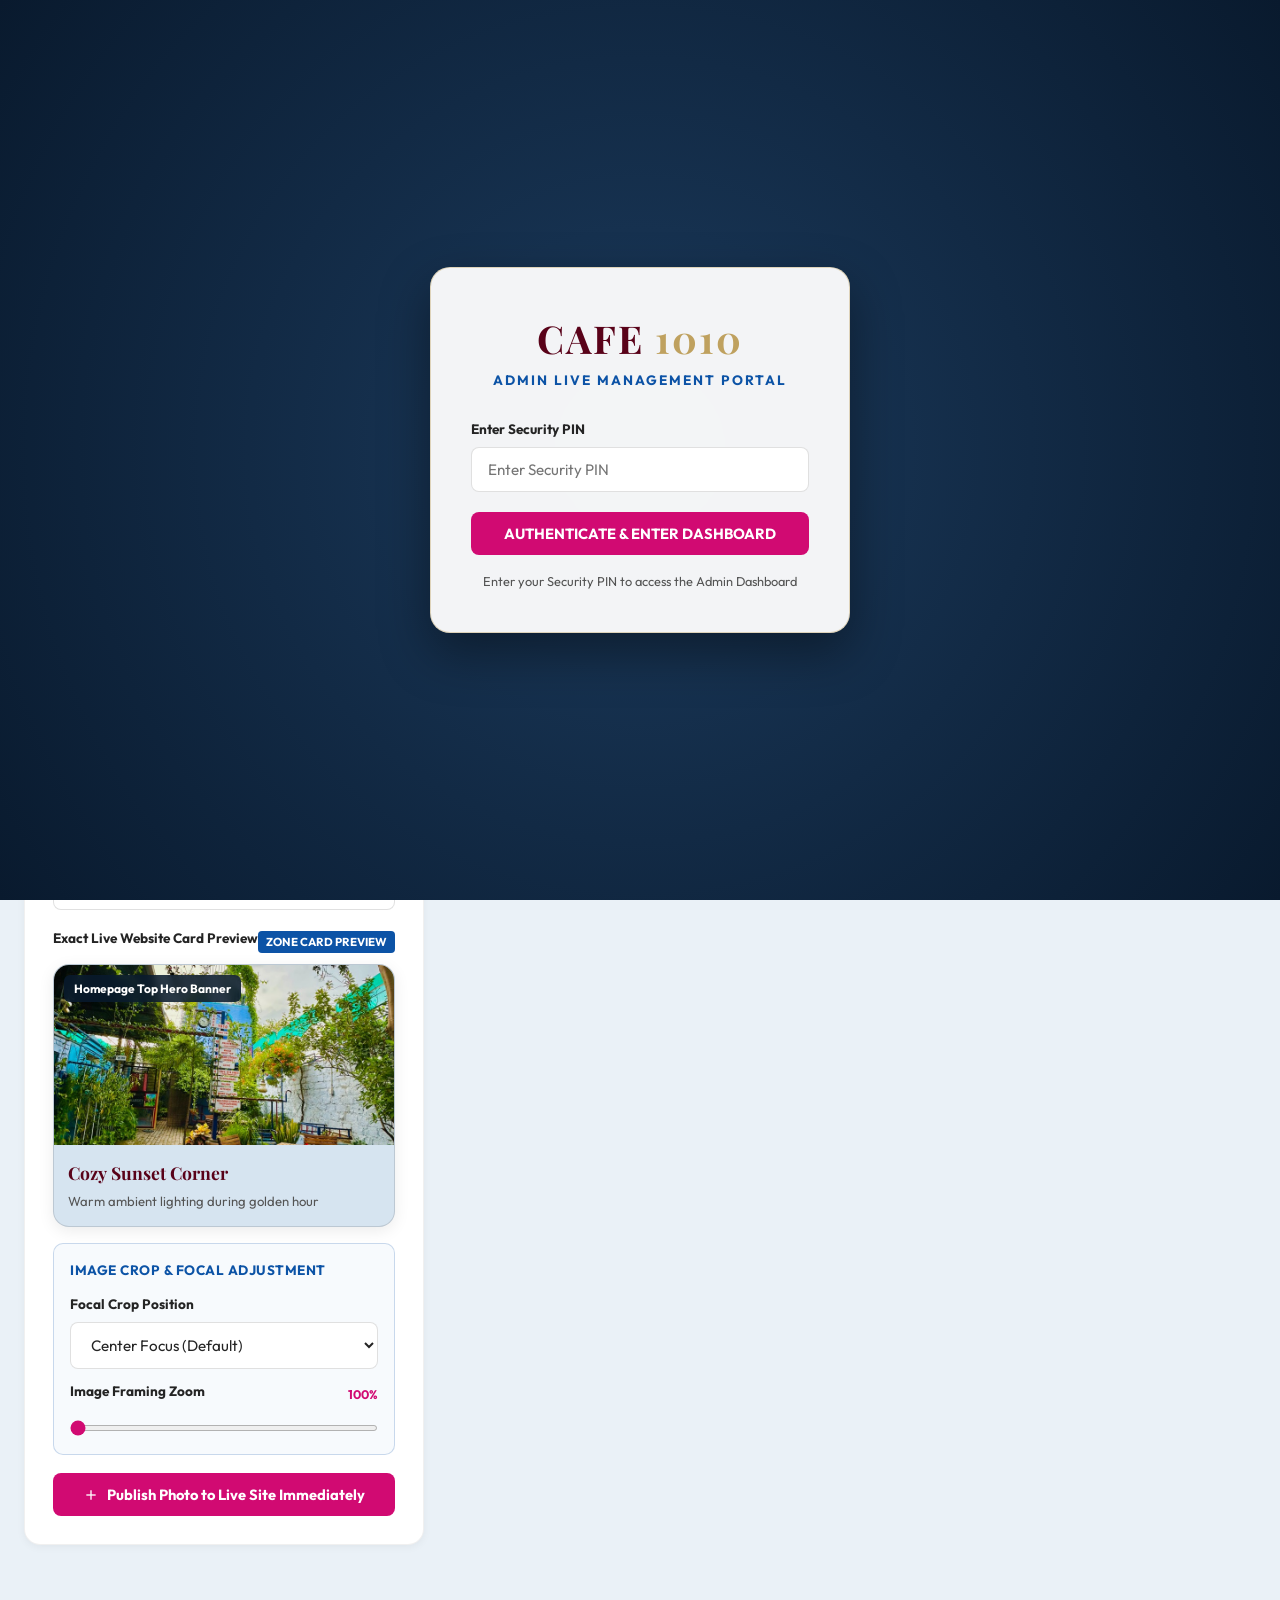
==== admin.html @ 54b36044 "Cafe_1010_website_overhaul" ====
<!DOCTYPE html>
<html lang="en">
<head>
  <meta charset="UTF-8">
  <meta name="viewport" content="width=device-width, initial-scale=1.0">
  <title>Cafe 1010 | Live Admin Dashboard</title>
  <meta name="robots" content="noindex, nofollow">
  <!-- Google Fonts -->
  <link rel="preconnect" href="https://fonts.googleapis.com">
  <link rel="preconnect" href="https://fonts.gstatic.com" crossorigin>
  <link href="https://fonts.googleapis.com/css2?family=Outfit:wght@300;400;500;600;700;800&family=Playfair+Display:ital,wght@0,600;0,700;1,400&display=swap" rel="stylesheet">
  <link rel="stylesheet" href="admin.css">
</head>
<body>

  <!-- LOGIN SECURITY OVERLAY -->
  <div class="login-overlay" id="login-overlay">
    <div class="login-card">
      <div class="login-brand">
        <h1>CAFE <span class="gold-num">1010</span></h1>
        <p class="login-subtitle">Admin Live Management Portal</p>
      </div>
      
      <form id="login-form">
        <div class="form-group">
          <label for="admin-pin">Enter Security PIN</label>
          <input type="password" id="admin-pin" class="form-control" placeholder="Enter Security PIN" maxlength="12" autocomplete="current-password" required>
        </div>
        <button type="submit" class="btn btn-magenta w-100">AUTHENTICATE & ENTER DASHBOARD</button>
        <p class="login-hint">Enter your Security PIN to access the Admin Dashboard</p>
      </form>
    </div>
  </div>

  <!-- MAIN DASHBOARD CONTENT -->
  <div class="dashboard-wrapper" id="dashboard-wrapper">
    
    <!-- TOP NAVBAR -->
    <header class="dash-header">
      <div class="dash-container header-inner">
        <div class="dash-brand">
          <a href="index.html" class="dash-logo-link">
            <span class="dash-logo-title">CAFE <span class="gold">1010</span></span>
            <span class="dash-badge">ADMIN DASHBOARD</span>
          </a>
        </div>
        
        <div class="dash-header-actions">
          <div class="live-status-pill">
            <span class="pulse-dot"></span>
            <span>Live Sync Connected</span>
          </div>
          <button class="btn btn-outline-light btn-sm" id="btn-change-pin">
            <svg viewBox="0 0 24 24" width="14" height="14" fill="none" stroke="currentColor" stroke-width="2"><path d="M21 2l-2 2m-2-2l2 2m7 0a9 9 0 1 1-18 0 9 9 0 0 1 18 0z"></path></svg>
            Change PIN
          </button>
          <a href="index.html" target="_blank" class="btn btn-outline-light btn-sm">
            <svg viewBox="0 0 24 24" width="14" height="14" fill="none" stroke="currentColor" stroke-width="2"><path d="M18 13v6a2 2 0 0 1-2 2H5a2 2 0 0 1-2-2V8a2 2 0 0 1 2-2h6"></path><polyline points="15 3 21 3 21 9"></polyline><line x1="10" y1="14" x2="21" y2="3"></line></svg>
            View Live Site
          </a>
          <button class="btn btn-logout btn-sm" id="btn-logout">Logout</button>
        </div>
      </div>
    </header>

    <!-- MAIN BODY CONTAINER -->
    <main class="dash-container dash-main">
      
      <!-- STATS OVERVIEW -->
      <section class="stats-grid">
        <div class="stat-card">
          <div class="stat-icon icon-blue">
            <svg viewBox="0 0 24 24" width="24" height="24" fill="none" stroke="currentColor" stroke-width="2"><rect x="3" y="3" width="18" height="18" rx="2" ry="2"></rect><circle cx="8.5" cy="8.5" r="1.5"></circle><polyline points="21 15 16 10 5 21"></polyline></svg>
          </div>
          <div class="stat-info">
            <span class="stat-value" id="stat-total-photos">0</span>
            <span class="stat-label">Total Managed Photos</span>
          </div>
        </div>

        <div class="stat-card">
          <div class="stat-icon icon-magenta">
            <svg viewBox="0 0 24 24" width="24" height="24" fill="none" stroke="currentColor" stroke-width="2"><rect x="2" y="2" width="20" height="20" rx="5" ry="5"></rect><path d="M16 11.37A4 4 0 1 1 12.63 8 4 4 0 0 1 16 11.37z"></path></svg>
          </div>
          <div class="stat-info">
            <span class="stat-value" id="stat-gallery-photos">0</span>
            <span class="stat-label">Main Gallery Slider Photos</span>
          </div>
        </div>

        <div class="stat-card">
          <div class="stat-icon icon-gold">
            <svg viewBox="0 0 24 24" width="24" height="24" fill="none" stroke="currentColor" stroke-width="2"><polygon points="12 2 15.09 8.26 22 9.27 17 14.14 18.18 21.02 12 17.77 5.82 21.02 7 14.14 2 9.27 8.91 8.26 12 2"></polygon></svg>
          </div>
          <div class="stat-info">
            <span class="stat-value" id="stat-zone-photos">0</span>
            <span class="stat-label">Zone Lightbox Photos</span>
          </div>
        </div>
      </section>

      <!-- TWO COLUMN WORKSPACE -->
      <div class="workspace-grid">
        
        <!-- COLUMN 1: UPLOAD NEW PHOTO FORM -->
        <div class="upload-column">
          <div class="panel-card">
            <div class="panel-header">
              <h2>Add New Photo</h2>
              <p>Upload a picture to instantly display it on your live website.</p>
            </div>
            
            <form id="upload-photo-form">
              <!-- Upload Mode Switcher -->
              <div class="form-group">
                <label>Photo Source Type</label>
                <div class="segmented-control">
                  <button type="button" class="segment-btn active" id="seg-file">Upload Image File</button>
                  <button type="button" class="segment-btn" id="seg-url">Image URL</button>
                </div>
              </div>

              <!-- File Input Field -->
              <div class="form-group" id="group-file-input">
                <label for="photo-file">Select Image File from Computer</label>
                <div class="file-drop-zone" id="drop-zone">
                  <svg viewBox="0 0 24 24" width="36" height="36" fill="none" stroke="currentColor" stroke-width="1.8"><path d="M21 15v4a2 2 0 0 1-2 2H5a2 2 0 0 1-2-2v-4"></path><polyline points="17 8 12 3 7 8"></polyline><line x1="12" y1="3" x2="12" y2="15"></line></svg>
                  <p class="drop-title">Click or Drag & Drop Photo Here</p>
                  <p class="drop-sub">JPG, PNG, WEBP formats supported</p>
                  <input type="file" id="photo-file" accept="image/*" class="file-hidden-input">
                </div>
                <div class="file-selected-name" id="file-selected-name"></div>
              </div>

              <!-- URL Input Field (Hidden by default) -->
              <div class="form-group d-none" id="group-url-input">
                <label for="photo-url">Paste Image URL Link</label>
                <input type="url" id="photo-url" class="form-control" placeholder="https://images.unsplash.com/... or image link">
              </div>

              <!-- Target Zone Placement -->
              <div class="form-group">
                <label for="photo-placement">Display Location / Zone</label>
                <select id="photo-placement" class="form-control" required>
                  <option value="hero">Homepage Top Hero Banner</option>
                  <option value="gallery">Homepage Main Gallery Slider</option>
                  <option value="rooftop">Maadi Roof Top</option>
                  <option value="dorms">Bandi Street (Dorms)</option>
                  <option value="restaurant">Main Restaurant</option>
                  <option value="gazebo">Gajibo (Gazebo)</option>
                  <option value="work">Work From Cafe</option>
                  <option value="troposphere">Kalpana Chawla Troposphere</option>
                </select>
              </div>

              <!-- Title / Caption -->
              <div class="form-group">
                <label for="photo-title">Photo Title / Caption</label>
                <input type="text" id="photo-title" class="form-control" placeholder="E.g. Cozy Sunset Corner" required>
              </div>

              <!-- Description / Subtitle -->
              <div class="form-group">
                <label for="photo-desc">Short Description (Optional)</label>
                <input type="text" id="photo-desc" class="form-control" placeholder="E.g. Warm ambient lighting during golden hour">
              </div>

              <!-- Live Card Preview & Crop Controller -->
              <div class="form-group d-none" id="preview-box">
                <div class="crop-header-wrap">
                  <label>Exact Live Website Card Preview</label>
                  <span class="preview-tag" id="preview-mode-tag">Zone Card Preview</span>
                </div>
                
                <!-- Realistic Site Card Container Mockup -->
                <div class="site-card-mockup" id="mockup-container">
                  <div class="mockup-img-wrap">
                    <img src="" id="img-preview" alt="Preview">
                    <span class="mockup-badge" id="mockup-badge-text">Restaurant</span>
                  </div>
                  <div class="mockup-body">
                    <h4 id="mockup-title">Cozy Sunset Corner</h4>
                    <p id="mockup-desc">Warm ambient lighting during golden hour</p>
                  </div>
                </div>

                <!-- Crop & Alignment Controls -->
                <div class="crop-controls-card">
                  <p class="crop-section-title">Image Crop & Focal Adjustment</p>

                  <div class="crop-control-group">
                    <label for="crop-position">Focal Crop Position</label>
                    <select id="crop-position" class="form-control">
                      <option value="center center">Center Focus (Default)</option>
                      <option value="center top">Top Focus (Show Upper Area)</option>
                      <option value="center bottom">Bottom Focus (Show Lower Area)</option>
                      <option value="left center">Left Focus</option>
                      <option value="right center">Right Focus</option>
                    </select>
                  </div>

                  <div class="crop-control-group">
                    <div class="slider-label-wrap">
                      <label for="crop-zoom">Image Framing Zoom</label>
                      <span id="zoom-val-display" class="zoom-val-badge">100%</span>
                    </div>
                    <input type="range" id="crop-zoom" min="100" max="180" value="100" class="range-slider">
                  </div>
                </div>
              </div>

              <button type="submit" class="btn btn-magenta w-100" id="btn-publish-photo">
                <svg viewBox="0 0 24 24" width="16" height="16" fill="none" stroke="currentColor" stroke-width="2"><line x1="12" y1="5" x2="12" y2="19"></line><line x1="5" y1="12" x2="19" y2="12"></line></svg>
                Publish Photo to Live Site Immediately
              </button>
            </form>
          </div>
        </div>

        <!-- COLUMN 2: LIVE PHOTOS MANAGER GRID -->
        <div class="manager-column">
          <div class="panel-card">
            <div class="panel-header manager-header">
              <div>
                <h2>Live Photo Manager</h2>
                <p>View, filter, and remove photos currently published to the live site.</p>
              </div>
              <button class="btn btn-outline-dark btn-sm" id="btn-reset-photos" title="Reset to default photos">Reset to Default</button>
            </div>

            <!-- Filter Tabs -->
            <div class="filter-tabs" id="filter-tabs">
              <button class="tab-btn active" data-filter="all">All Photos</button>
              <button class="tab-btn" data-filter="hero">Hero Banner</button>
              <button class="tab-btn" data-filter="gallery">Main Gallery</button>
              <button class="tab-btn" data-filter="rooftop">Rooftop</button>
              <button class="tab-btn" data-filter="dorms">Dorms</button>
              <button class="tab-btn" data-filter="restaurant">Restaurant</button>
              <button class="tab-btn" data-filter="gazebo">Gazebo</button>
              <button class="tab-btn" data-filter="work">Work</button>
              <button class="tab-btn" data-filter="troposphere">Troposphere</button>
            </div>

            <!-- Photos Grid -->
            <div class="photos-grid" id="photos-grid">
              <!-- Dynamically populated via JS -->
            </div>

            <!-- Empty State -->
            <div class="empty-state d-none" id="empty-state">
              <svg viewBox="0 0 24 24" width="48" height="48" fill="none" stroke="#aaa" stroke-width="1.5"><rect x="3" y="3" width="18" height="18" rx="2" ry="2"></rect><circle cx="8.5" cy="8.5" r="1.5"></circle><polyline points="21 15 16 10 5 21"></polyline></svg>
              <p>No photos found for this section.</p>
            </div>

          </div>
        </div>

      </div>
    </main>

  </div>

  <!-- CHANGE SECURITY PIN MODAL -->
  <div class="login-overlay d-none" id="pin-modal-overlay">
    <div class="login-card modal-card-box">
      <button class="modal-close-btn" id="pin-modal-close" type="button" aria-label="Close Modal">&times;</button>
      <div class="login-brand">
        <h2>Change Security PIN</h2>
        <p class="login-subtitle">Set a custom passcode for your Admin Dashboard</p>
      </div>
      
      <form id="change-pin-form">
        <div class="form-group">
          <label for="current-pin">Current PIN</label>
          <input type="password" id="current-pin" class="form-control" placeholder="Enter current PIN" required>
        </div>
        <div class="form-group">
          <label for="new-pin">New PIN</label>
          <input type="password" id="new-pin" class="form-control" placeholder="Enter new PIN (min 4 characters)" minlength="4" maxlength="12" required>
        </div>
        <div class="form-group">
          <label for="confirm-new-pin">Confirm New PIN</label>
          <input type="password" id="confirm-new-pin" class="form-control" placeholder="Re-enter new PIN" minlength="4" maxlength="12" required>
        </div>
        <button type="submit" class="btn btn-magenta w-100">UPDATE SECURITY PIN</button>
      </form>
    </div>
  </div>

  <!-- TOAST NOTIFICATION CONTAINER -->
  <div class="admin-toast-container" id="admin-toast-container"></div>

  <script src="admin.js"></script>
</body>
</html>
---- admin.css ----
/* Cafe 1010 - Live Admin Dashboard Stylesheet */

:root {
  --brand-blue: #0c53a6;
  --brand-blue-hover: #0a458a;
  --brand-magenta: #d10a72;
  --brand-magenta-hover: #b0075e;
  --brand-gold: #bfa15f;
  --brand-burgundy: #590219;
  --brand-green: #2e7559;
  
  --bg-cream: #d6e4f0;
  --bg-white: #e8f1f8;
  --bg-card: #bcd2e5;
  
  --text-dark: #242424;
  --text-muted: #545454;
  --text-light: #ffffff;
  
  --font-serif: 'Playfair Display', Georgia, serif;
  --font-sans: 'Outfit', -apple-system, BlinkMacSystemFont, 'Segoe UI', Roboto, sans-serif;
  
  --shadow-sm: 0 2px 8px rgba(0, 0, 0, 0.05);
  --shadow-md: 0 8px 24px rgba(0, 0, 0, 0.08);
  --shadow-lg: 0 16px 40px rgba(0, 0, 0, 0.15);
  --border-radius: 16px;
  --border-radius-sm: 8px;
}

*, *::before, *::after {
  box-sizing: border-box;
  margin: 0;
  padding: 0;
}

body {
  background-color: #eaf1f7;
  color: var(--text-dark);
  font-family: var(--font-sans);
  line-height: 1.6;
  min-height: 100vh;
}

a {
  color: inherit;
  text-decoration: none;
}

button, input, select {
  font-family: inherit;
  font-size: inherit;
  border: none;
  background: none;
  outline: none;
}

/* LOGIN OVERLAY */
.login-overlay {
  position: fixed;
  top: 0;
  left: 0;
  width: 100%;
  height: 100%;
  background: radial-gradient(circle at center, #1b3a5c 0%, #091a2e 100%);
  display: flex;
  align-items: center;
  justify-content: center;
  z-index: 9999;
  padding: 20px;
  transition: opacity 0.4s ease, visibility 0.4s ease;
}
.login-overlay.hidden {
  opacity: 0;
  visibility: hidden;
  pointer-events: none;
}
.login-card {
  background: rgba(255, 255, 255, 0.95);
  backdrop-filter: blur(15px);
  padding: 40px;
  border-radius: 20px;
  max-width: 420px;
  width: 100%;
  box-shadow: 0 20px 50px rgba(0, 0, 0, 0.4);
  text-align: center;
  border: 1px solid rgba(191, 161, 95, 0.4);
  position: relative;
}
.modal-close-btn {
  position: absolute;
  top: 14px;
  right: 18px;
  font-size: 1.8rem;
  color: var(--text-muted);
  cursor: pointer;
  line-height: 1;
  transition: color 0.2s ease;
}
.modal-close-btn:hover {
  color: var(--brand-magenta);
}
.login-brand h1 {
  font-family: var(--font-serif);
  font-size: 2.4rem;
  color: var(--brand-burgundy);
  letter-spacing: 2px;
}
.login-brand .gold-num {
  color: var(--brand-gold);
}
.login-subtitle {
  font-size: 0.85rem;
  font-weight: 700;
  letter-spacing: 2px;
  color: var(--brand-blue);
  text-transform: uppercase;
  margin-bottom: 28px;
}
.login-card .form-group {
  text-align: left;
  margin-bottom: 20px;
}
.login-card label {
  display: block;
  font-size: 0.85rem;
  font-weight: 700;
  color: var(--text-dark);
  margin-bottom: 6px;
}
.login-hint {
  font-size: 0.8rem;
  color: var(--text-muted);
  margin-top: 16px;
}

/* UTILITY BUTTONS & INPUTS */
.btn {
  display: inline-flex;
  align-items: center;
  justify-content: center;
  gap: 8px;
  padding: 12px 24px;
  font-size: 0.92rem;
  font-weight: 700;
  border-radius: var(--border-radius-sm);
  cursor: pointer;
  transition: all 0.25s ease;
}
.btn-magenta {
  background-color: var(--brand-magenta);
  color: var(--text-light);
}
.btn-magenta:hover {
  background-color: var(--brand-magenta-hover);
  transform: translateY(-1px);
}
.btn-outline-light {
  border: 1.5px solid rgba(255, 255, 255, 0.4);
  color: var(--text-light);
}
.btn-outline-light:hover {
  background-color: rgba(255, 255, 255, 0.15);
}
.btn-outline-dark {
  border: 1.5px solid rgba(0, 0, 0, 0.15);
  color: var(--text-dark);
}
.btn-outline-dark:hover {
  background-color: rgba(0, 0, 0, 0.05);
}
.btn-logout {
  background-color: rgba(255, 255, 255, 0.15);
  color: var(--text-light);
}
.btn-logout:hover {
  background-color: rgba(209, 10, 114, 0.8);
}
.btn-sm {
  padding: 8px 16px;
  font-size: 0.82rem;
}
.w-100 { width: 100%; }
.d-none { display: none !important; }

.form-control {
  width: 100%;
  padding: 12px 16px;
  background-color: #ffffff;
  border: 1.5px solid rgba(0, 0, 0, 0.12);
  border-radius: var(--border-radius-sm);
  color: var(--text-dark);
  font-size: 0.95rem;
  transition: border-color 0.2s ease, box-shadow 0.2s ease;
}
.form-control:focus {
  border-color: var(--brand-blue);
  box-shadow: 0 0 0 3px rgba(12, 83, 166, 0.15);
}

/* HEADER & NAVBAR */
.dash-header {
  background: linear-gradient(135deg, #091a2e 0%, #16365c 100%);
  color: var(--text-light);
  padding: 16px 0;
  box-shadow: 0 4px 20px rgba(0, 0, 0, 0.15);
  position: sticky;
  top: 0;
  z-index: 1000;
}
.dash-container {
  max-width: 1300px;
  margin: 0 auto;
  padding: 0 24px;
}
.header-inner {
  display: flex;
  justify-content: space-between;
  align-items: center;
}
.dash-logo-title {
  font-family: var(--font-serif);
  font-size: 1.6rem;
  font-weight: 700;
  letter-spacing: 1px;
}
.dash-logo-title .gold {
  color: var(--brand-gold);
}
.dash-badge {
  font-size: 0.7rem;
  font-weight: 800;
  letter-spacing: 1.5px;
  background: var(--brand-magenta);
  color: var(--text-light);
  padding: 3px 8px;
  border-radius: 4px;
  margin-left: 10px;
  vertical-align: middle;
}
.dash-header-actions {
  display: flex;
  align-items: center;
  gap: 16px;
}
.live-status-pill {
  display: inline-flex;
  align-items: center;
  gap: 8px;
  background: rgba(46, 117, 89, 0.25);
  border: 1px solid rgba(46, 117, 89, 0.5);
  color: #5cdba7;
  font-size: 0.8rem;
  font-weight: 600;
  padding: 6px 14px;
  border-radius: 30px;
}
.pulse-dot {
  width: 8px;
  height: 8px;
  background-color: #2ecc71;
  border-radius: 50%;
  box-shadow: 0 0 0 0 rgba(46, 204, 113, 0.7);
  animation: pulse 1.8s infinite;
}
@keyframes pulse {
  0% { transform: scale(0.95); box-shadow: 0 0 0 0 rgba(46, 204, 113, 0.7); }
  70% { transform: scale(1); box-shadow: 0 0 0 8px rgba(46, 204, 113, 0); }
  100% { transform: scale(0.95); box-shadow: 0 0 0 0 rgba(46, 204, 113, 0); }
}

/* STATS CARDS */
.dash-main {
  padding-top: 32px;
  padding-bottom: 60px;
}
.stats-grid {
  display: grid;
  grid-template-columns: repeat(auto-fit, minmax(260px, 1fr));
  gap: 20px;
  margin-bottom: 32px;
}
.stat-card {
  background-color: #ffffff;
  border-radius: var(--border-radius);
  padding: 24px;
  display: flex;
  align-items: center;
  gap: 20px;
  box-shadow: var(--shadow-sm);
  border: 1px solid rgba(0, 0, 0, 0.06);
}
.stat-icon {
  width: 52px;
  height: 52px;
  border-radius: 12px;
  display: flex;
  align-items: center;
  justify-content: center;
  flex-shrink: 0;
}
.icon-blue { background-color: rgba(12, 83, 166, 0.1); color: var(--brand-blue); }
.icon-magenta { background-color: rgba(209, 10, 114, 0.1); color: var(--brand-magenta); }
.icon-gold { background-color: rgba(191, 161, 95, 0.15); color: #80662a; }

.stat-value {
  font-size: 1.8rem;
  font-weight: 800;
  line-height: 1.1;
  display: block;
}
.stat-label {
  font-size: 0.84rem;
  color: var(--text-muted);
  font-weight: 500;
}

/* WORKSPACE GRID */
.workspace-grid {
  display: grid;
  grid-template-columns: 400px 1fr;
  gap: 28px;
  align-items: start;
}
@media (max-width: 992px) {
  .workspace-grid {
    grid-template-columns: 1fr;
  }
}

.panel-card {
  background: #ffffff;
  border-radius: var(--border-radius);
  padding: 28px;
  box-shadow: var(--shadow-sm);
  border: 1px solid rgba(0, 0, 0, 0.06);
}
.panel-header {
  margin-bottom: 24px;
}
.panel-header h2 {
  font-family: var(--font-serif);
  font-size: 1.4rem;
  color: var(--brand-burgundy);
}
.panel-header p {
  font-size: 0.85rem;
  color: var(--text-muted);
}
.manager-header {
  display: flex;
  justify-content: space-between;
  align-items: flex-start;
}

/* FORM STYLES */
.form-group {
  margin-bottom: 18px;
}
.form-group label {
  display: block;
  font-size: 0.85rem;
  font-weight: 700;
  color: var(--text-dark);
  margin-bottom: 6px;
}

.segmented-control {
  display: flex;
  background-color: #eef4f9;
  padding: 4px;
  border-radius: var(--border-radius-sm);
  gap: 4px;
}
.segment-btn {
  flex: 1;
  padding: 8px 12px;
  font-size: 0.82rem;
  font-weight: 600;
  border-radius: 6px;
  cursor: pointer;
  color: var(--text-muted);
  transition: all 0.2s ease;
}
.segment-btn.active {
  background-color: #ffffff;
  color: var(--brand-blue);
  box-shadow: 0 2px 6px rgba(0,0,0,0.08);
}

.file-drop-zone {
  border: 2px dashed rgba(12, 83, 166, 0.3);
  background-color: #f7fafd;
  border-radius: var(--border-radius-sm);
  padding: 24px;
  text-align: center;
  cursor: pointer;
  position: relative;
  transition: all 0.2s ease;
}
.file-drop-zone:hover {
  border-color: var(--brand-blue);
  background-color: #f0f6fc;
}
.file-drop-zone svg {
  color: var(--brand-blue);
  margin-bottom: 8px;
}
.drop-title {
  font-size: 0.88rem;
  font-weight: 700;
  color: var(--text-dark);
}
.drop-sub {
  font-size: 0.78rem;
  color: var(--text-muted);
}
.file-hidden-input {
  position: absolute;
  top: 0;
  left: 0;
  width: 100%;
  height: 100%;
  opacity: 0;
  cursor: pointer;
}
.file-selected-name {
  font-size: 0.82rem;
  font-weight: 600;
  color: var(--brand-green);
  margin-top: 6px;
}

.crop-header-wrap {
  display: flex;
  justify-content: space-between;
  align-items: center;
  margin-bottom: 8px;
}
.preview-tag {
  font-size: 0.72rem;
  font-weight: 700;
  background-color: var(--brand-blue);
  color: #ffffff;
  padding: 2px 8px;
  border-radius: 4px;
  text-transform: uppercase;
}

/* REALISTIC SITE CARD MOCKUP PREVIEW */
.site-card-mockup {
  background-color: #d6e4f0;
  border-radius: 16px;
  overflow: hidden;
  border: 1px solid rgba(0, 0, 0, 0.12);
  box-shadow: 0 4px 16px rgba(0,0,0,0.08);
  margin-bottom: 16px;
}
.mockup-img-wrap {
  position: relative;
  width: 100%;
  height: 180px;
  overflow: hidden;
  background-color: #bcd2e5;
}
.mockup-img-wrap img {
  width: 100%;
  height: 100%;
  object-fit: cover;
  transition: transform 0.2s ease, object-position 0.2s ease;
}
.mockup-badge {
  position: absolute;
  top: 10px;
  left: 10px;
  background-color: rgba(9, 26, 46, 0.85);
  color: #ffffff;
  font-size: 0.75rem;
  font-weight: 700;
  padding: 4px 10px;
  border-radius: 6px;
  backdrop-filter: blur(4px);
}
.mockup-body {
  padding: 14px;
}
.mockup-body h4 {
  font-family: var(--font-serif);
  font-size: 1.1rem;
  color: var(--brand-burgundy);
  margin-bottom: 4px;
}
.mockup-body p {
  font-size: 0.82rem;
  color: var(--text-muted);
}

/* CROP & ALIGNMENT CONTROLS */
.crop-controls-card {
  background-color: #f7fafd;
  border: 1px solid rgba(12, 83, 166, 0.2);
  border-radius: 10px;
  padding: 16px;
}
.crop-section-title {
  font-size: 0.85rem;
  font-weight: 700;
  color: var(--brand-blue);
  margin-bottom: 12px;
  text-transform: uppercase;
  letter-spacing: 0.5px;
}
.crop-control-group {
  margin-bottom: 12px;
}
.crop-control-group:last-child {
  margin-bottom: 0;
}
.slider-label-wrap {
  display: flex;
  justify-content: space-between;
  align-items: center;
  margin-bottom: 4px;
}
.zoom-val-badge {
  font-size: 0.78rem;
  font-weight: 700;
  color: var(--brand-magenta);
}
.range-slider {
  width: 100%;
  height: 6px;
  background: #cbdcf0;
  border-radius: 3px;
  outline: none;
  cursor: pointer;
  accent-color: var(--brand-magenta);
}

/* FILTER TABS */
.filter-tabs {
  display: flex;
  flex-wrap: wrap;
  gap: 8px;
  margin-bottom: 24px;
  padding-bottom: 16px;
  border-bottom: 1px solid rgba(0,0,0,0.08);
}
.tab-btn {
  padding: 6px 14px;
  font-size: 0.82rem;
  font-weight: 600;
  border-radius: 20px;
  background-color: #f0f4f8;
  color: var(--text-muted);
  cursor: pointer;
  transition: all 0.2s ease;
}
.tab-btn:hover {
  background-color: #e1ebf4;
  color: var(--text-dark);
}
.tab-btn.active {
  background-color: var(--brand-blue);
  color: var(--text-light);
}

/* PHOTOS GRID & CARDS */
.photos-grid {
  display: grid;
  grid-template-columns: repeat(auto-fill, minmax(220px, 1fr));
  gap: 20px;
}
.photo-card {
  background-color: #f7fafd;
  border-radius: 12px;
  overflow: hidden;
  border: 1px solid rgba(0,0,0,0.08);
  display: flex;
  flex-direction: column;
  transition: transform 0.2s ease, box-shadow 0.2s ease;
}
.photo-card:hover {
  transform: translateY(-3px);
  box-shadow: var(--shadow-md);
}
.photo-thumb-wrap {
  position: relative;
  width: 100%;
  height: 150px;
  background-color: #e0e8f0;
}
.photo-thumb-wrap img {
  width: 100%;
  height: 100%;
  object-fit: cover;
}
.placement-tag {
  position: absolute;
  top: 8px;
  left: 8px;
  background-color: rgba(9, 26, 46, 0.85);
  color: #ffffff;
  font-size: 0.72rem;
  font-weight: 700;
  padding: 3px 8px;
  border-radius: 4px;
  backdrop-filter: blur(4px);
  text-transform: uppercase;
  letter-spacing: 0.5px;
}
.custom-badge {
  position: absolute;
  top: 8px;
  right: 8px;
  background-color: var(--brand-magenta);
  color: #ffffff;
  font-size: 0.68rem;
  font-weight: 700;
  padding: 2px 6px;
  border-radius: 4px;
}
.cover-badge {
  position: absolute;
  bottom: 8px;
  left: 8px;
  background-color: #2ecc71;
  color: #ffffff;
  font-size: 0.68rem;
  font-weight: 700;
  padding: 2px 6px;
  border-radius: 4px;
}
.photo-card-actions {
  display: flex;
  flex-direction: column;
  gap: 6px;
}
.btn-cover-photo {
  width: 100%;
  padding: 7px 12px;
  font-size: 0.78rem;
  font-weight: 700;
  background-color: rgba(12, 83, 166, 0.08);
  color: var(--brand-blue);
  border-radius: 6px;
  cursor: pointer;
  transition: all 0.2s ease;
  display: flex;
  align-items: center;
  justify-content: center;
  gap: 6px;
}
.btn-cover-photo:hover {
  background-color: var(--brand-blue);
  color: #ffffff;
}

.photo-card-body {
  padding: 14px;
  flex: 1;
  display: flex;
  flex-direction: column;
  justify-content: space-between;
}
.photo-card-title {
  font-size: 0.92rem;
  font-weight: 700;
  color: var(--text-dark);
  margin-bottom: 4px;
  white-space: nowrap;
  overflow: hidden;
  text-overflow: ellipsis;
}
.photo-card-date {
  font-size: 0.75rem;
  color: var(--text-muted);
  margin-bottom: 12px;
}
.btn-delete-photo {
  width: 100%;
  padding: 7px 12px;
  font-size: 0.8rem;
  font-weight: 600;
  background-color: rgba(209, 10, 114, 0.08);
  color: var(--brand-magenta);
  border-radius: 6px;
  cursor: pointer;
  transition: all 0.2s ease;
  display: flex;
  align-items: center;
  justify-content: center;
  gap: 6px;
}
.btn-delete-photo:hover {
  background-color: var(--brand-magenta);
  color: #ffffff;
}

.empty-state {
  text-align: center;
  padding: 60px 20px;
  color: var(--text-muted);
}
.empty-state svg {
  margin-bottom: 12px;
}

/* TOAST NOTIFICATIONS */
.admin-toast-container {
  position: fixed;
  bottom: 24px;
  right: 24px;
  z-index: 10000;
  display: flex;
  flex-direction: column;
  gap: 10px;
}
.admin-toast {
  background: #091a2e;
  color: #ffffff;
  padding: 12px 20px;
  border-radius: 8px;
  font-size: 0.88rem;
  font-weight: 600;
  box-shadow: 0 8px 24px rgba(0,0,0,0.25);
  display: flex;
  align-items: center;
  gap: 10px;
  border-left: 4px solid var(--brand-blue);
  animation: slideIn 0.3s ease-out;
}
.admin-toast.success { border-left-color: #2ecc71; }
.admin-toast.error { border-left-color: var(--brand-magenta); }
@keyframes slideIn {
  from { transform: translateX(100%); opacity: 0; }
  to { transform: translateX(0); opacity: 1; }
}
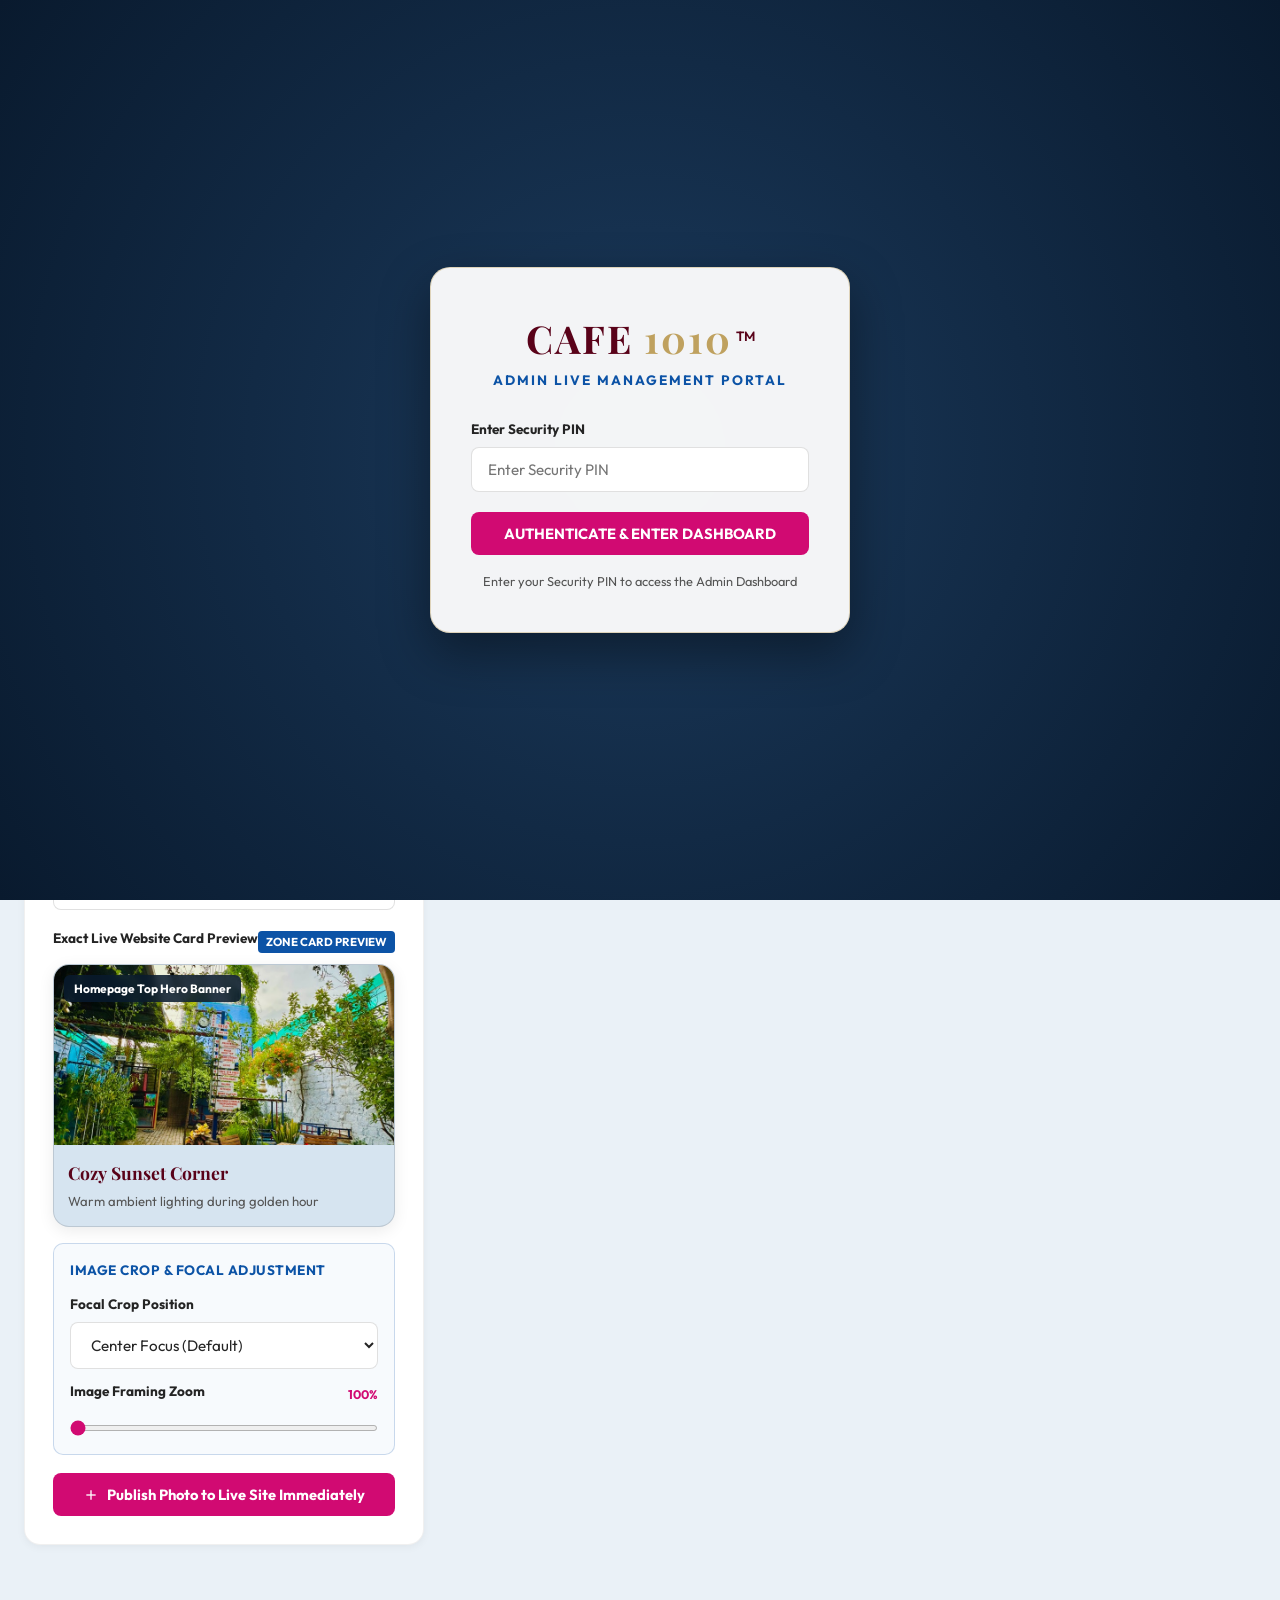
==== commit a9028590: "Add_TM_symbol" ====
--- a/admin.html
+++ b/admin.html
@@ -17,7 +17,7 @@
   <div class="login-overlay" id="login-overlay">
     <div class="login-card">
       <div class="login-brand">
-        <h1>CAFE <span class="gold-num">1010</span></h1>
+        <h1>CAFE <span class="gold-num">1010</span><sup style="font-size: 0.35em; vertical-align: super; margin-left: 4px; font-family: var(--font-sans); font-weight: 600; letter-spacing: normal;">TM</sup></h1>
         <p class="login-subtitle">Admin Live Management Portal</p>
       </div>
       
@@ -40,7 +40,7 @@
       <div class="dash-container header-inner">
         <div class="dash-brand">
           <a href="index.html" class="dash-logo-link">
-            <span class="dash-logo-title">CAFE <span class="gold">1010</span></span>
+            <span class="dash-logo-title">CAFE <span class="gold">1010</span><sup style="font-size: 0.35em; vertical-align: super; margin-left: 3px; font-family: var(--font-sans); font-weight: 600; letter-spacing: normal;">TM</sup></span>
             <span class="dash-badge">ADMIN DASHBOARD</span>
           </a>
         </div>
